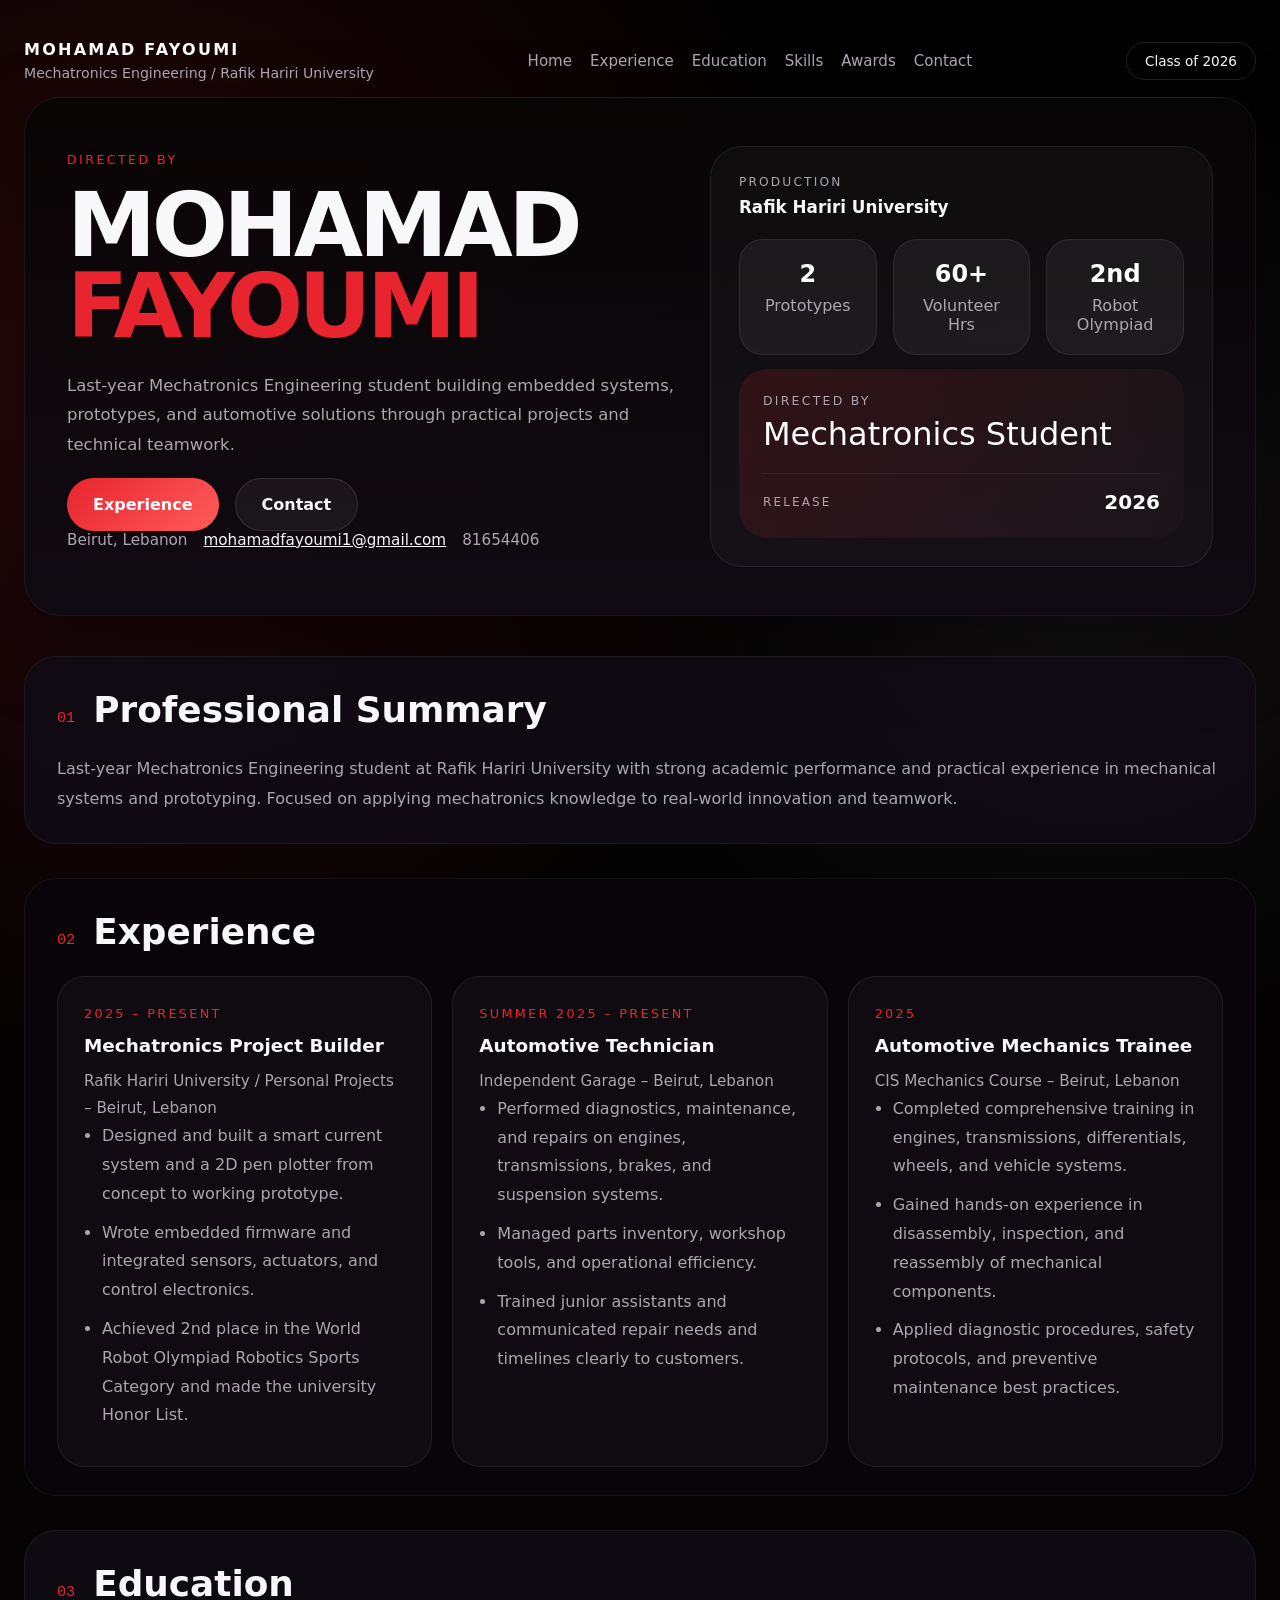
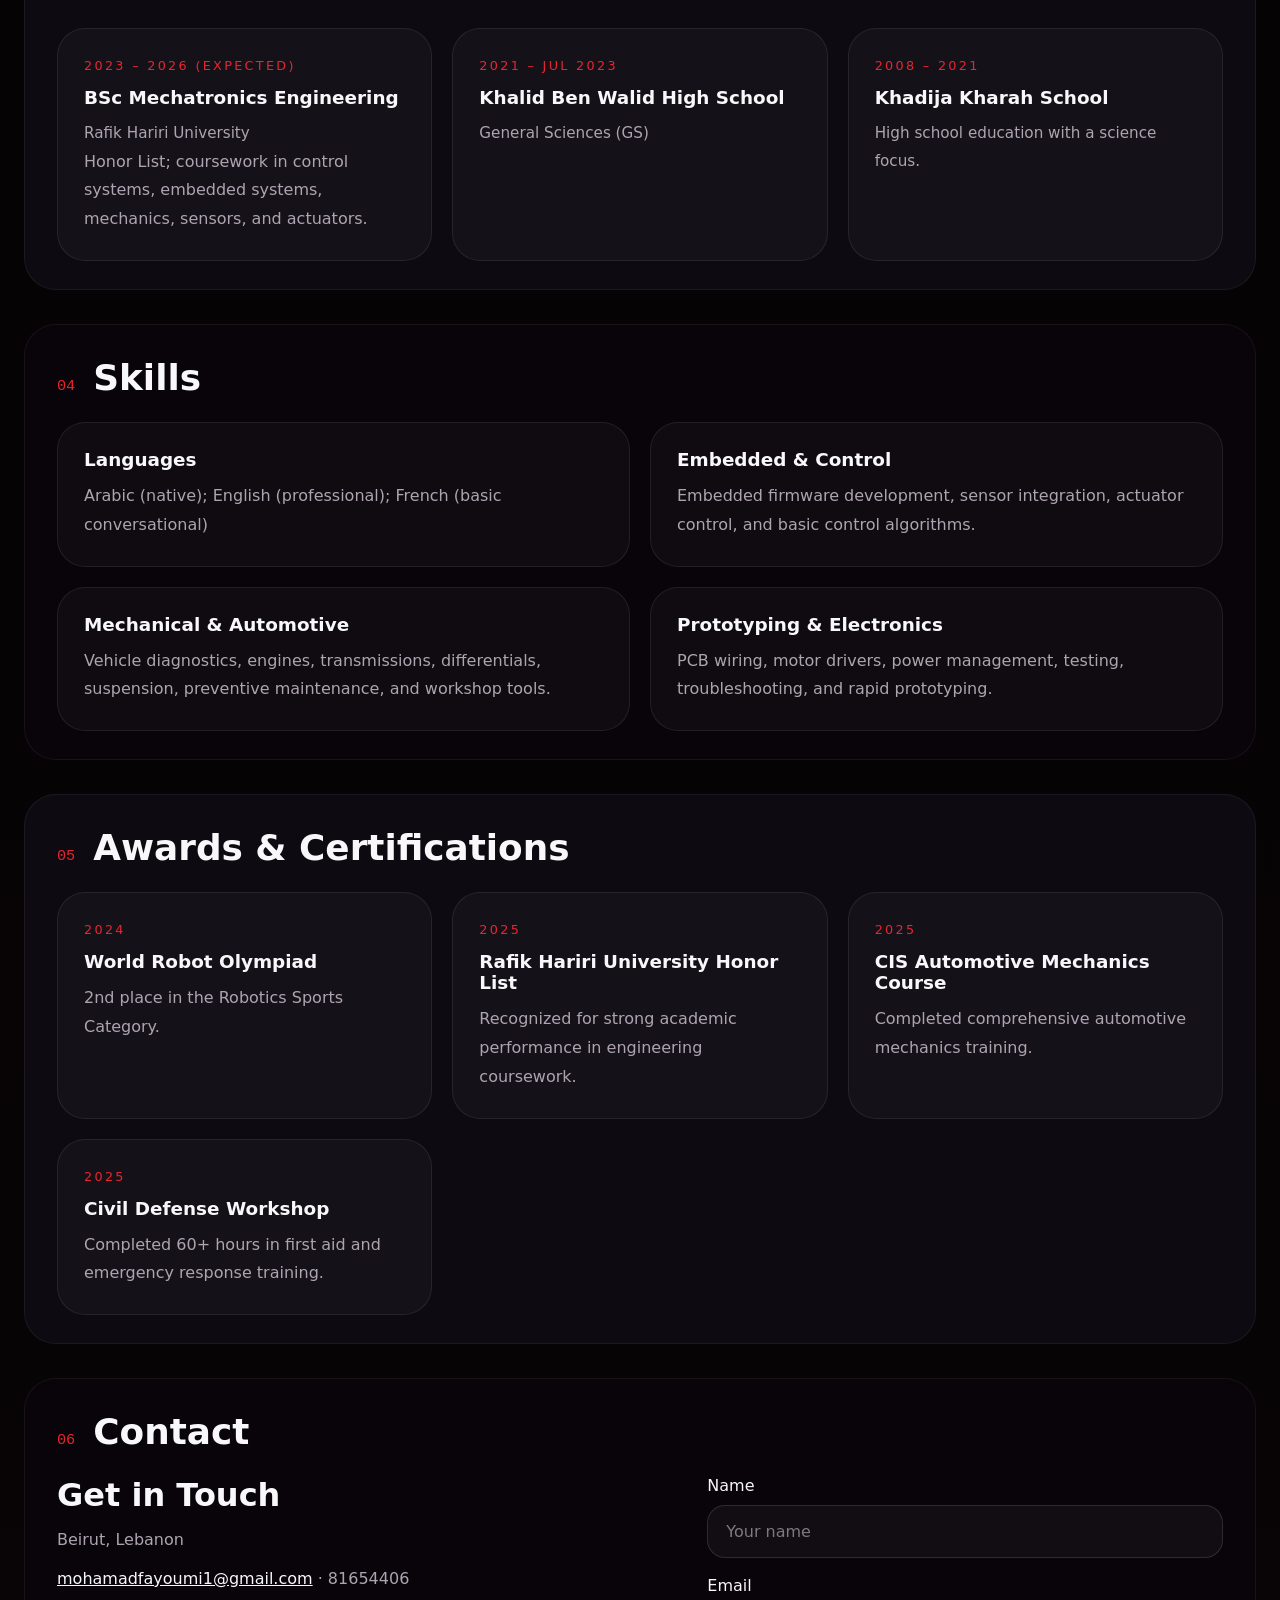
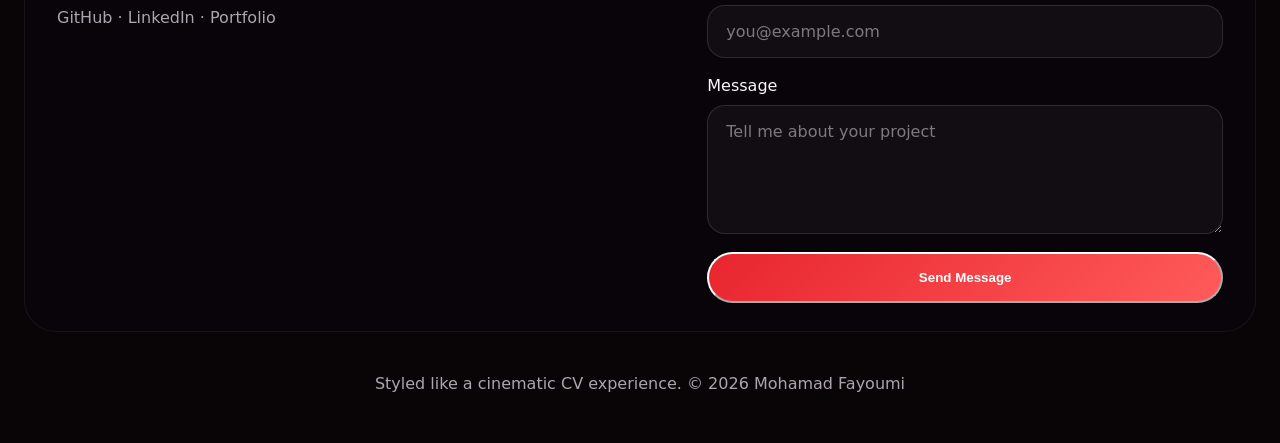
==== index.html @ 38296752 "Publish professional CV website Initial deployment of my portfolio and CV website" ====
﻿<!DOCTYPE html>
<html lang="en">
<head>
  <meta charset="UTF-8" />
  <meta name="viewport" content="width=device-width, initial-scale=1.0" />
  <title>Mohamad Fayoumi | Mechatronics Engineering CV</title>
  <meta name="description" content="Mohamad Fayoumi CV – last-year Mechatronics Engineering student at Rafik Hariri University. Explore experience in embedded systems, robotics, automotive mechanics, and prototype development." />
  <meta name="keywords" content="Mohamad Fayoumi, Mechatronics Engineering, Rafik Hariri University, Automotive Technician, Embedded Systems, Robotics, Prototype Development, CV, Resume" />
  <meta name="author" content="Mohamad Fayoumi" />
  <meta name="robots" content="index, follow" />
  <meta property="og:title" content="Mohamad Fayoumi | Mechatronics Engineering CV" />
  <meta property="og:description" content="Last-year Mechatronics Engineering student at Rafik Hariri University with experience in robotics, embedded systems, and automotive mechanics." />
  <meta property="og:type" content="website" />
  <meta property="og:locale" content="en_US" />
  <meta property="og:url" content="https://mohamadfayoumi1-cyber.github.io/learning/" />
  <link rel="canonical" href="https://mohamadfayoumi1-cyber.github.io/learning/" />
  <link rel="stylesheet" href="styles.css" />
  <script type="application/ld+json">
    {
      "@context": "https://schema.org",
      "@type": "Person",
      "name": "Mohamad Fayoumi",
      "jobTitle": "Mechatronics Engineering Student",
      "alumniOf": "Rafik Hariri University",
      "email": "mailto:mohamadfayoumi1@gmail.com",
      "address": {
        "@type": "PostalAddress",
        "addressLocality": "Beirut",
        "addressCountry": "Lebanon"
      }
    }
  </script>
</head>
<body>
  <div class="page-shell">
    <header class="topbar">
      <div class="brand">
        <div class="brand-title">Mohamad Fayoumi</div>
        <div class="brand-caption">Mechatronics Engineering / Rafik Hariri University</div>
      </div>
      <nav class="nav-links">
        <a href="#overview">Home</a>
        <a href="#experience">Experience</a>
        <a href="#education">Education</a>
        <a href="#skills">Skills</a>
        <a href="#awards">Awards</a>
        <a href="#contact">Contact</a>
      </nav>
      <div class="top-right">
        <span class="top-pill">Class of 2026</span>
      </div>
    </header>

    <section id="overview" class="hero-panel">
      <div class="hero-wrapper">
        <div class="hero-copy">
          <p class="eyebrow">Directed by</p>
          <h1>Mohamad <span class="accent">Fayoumi</span></h1>
          <p class="hero-subtitle">Last-year Mechatronics Engineering student building embedded systems, prototypes, and automotive solutions through practical projects and technical teamwork.</p>
          <div class="hero-buttons">
            <a href="#experience" class="button button-primary">Experience</a>
            <a href="#contact" class="button button-secondary">Contact</a>
          </div>
          <div class="hero-meta">
            <span>Beirut, Lebanon</span>
            <span><a href="mailto:mohamadfayoumi1@gmail.com">mohamadfayoumi1@gmail.com</a></span>
            <span>81654406</span>
          </div>
        </div>

        <div class="hero-card">
          <div class="hero-card-top">
            <div class="production-block">
              <span>Production</span>
              <strong>Rafik Hariri University</strong>
            </div>
            <div class="hero-stats">
              <div>
                <strong>2</strong>
                <span>Prototypes</span>
              </div>
              <div>
                <strong>60+</strong>
                <span>Volunteer Hrs</span>
              </div>
              <div>
                <strong>2nd</strong>
                <span>Robot Olympiad</span>
              </div>
            </div>
          </div>
          <div class="hero-card-backer">
            <div class="hero-card-title">Directed by</div>
            <div class="hero-card-large">Mechatronics Student</div>
            <div class="hero-card-meta">
              <span>Release</span>
              <strong>2026</strong>
            </div>
          </div>
        </div>
      </div>
    </section>

    <main>
      <section id="summary" class="section-panel">
        <div class="section-heading">
          <span class="section-index">01</span>
          <h2>Professional Summary</h2>
        </div>
        <div class="section-copy">
          <p>Last-year Mechatronics Engineering student at Rafik Hariri University with strong academic performance and practical experience in mechanical systems and prototyping. Focused on applying mechatronics knowledge to real-world innovation and teamwork.</p>
        </div>
      </section>

      <section id="experience" class="section-panel section-dark">
        <div class="section-heading">
          <span class="section-index">02</span>
          <h2>Experience</h2>
        </div>
        <div class="card-grid">
          <article class="info-card">
            <div class="info-tag">2025 – Present</div>
            <h3>Mechatronics Project Builder</h3>
            <p class="info-subtitle">Rafik Hariri University / Personal Projects – Beirut, Lebanon</p>
            <ul>
              <li>Designed and built a smart current system and a 2D pen plotter from concept to working prototype.</li>
              <li>Wrote embedded firmware and integrated sensors, actuators, and control electronics.</li>
              <li>Achieved 2nd place in the World Robot Olympiad Robotics Sports Category and made the university Honor List.</li>
            </ul>
          </article>
          <article class="info-card">
            <div class="info-tag">Summer 2025 – Present</div>
            <h3>Automotive Technician</h3>
            <p class="info-subtitle">Independent Garage – Beirut, Lebanon</p>
            <ul>
              <li>Performed diagnostics, maintenance, and repairs on engines, transmissions, brakes, and suspension systems.</li>
              <li>Managed parts inventory, workshop tools, and operational efficiency.</li>
              <li>Trained junior assistants and communicated repair needs and timelines clearly to customers.</li>
            </ul>
          </article>
          <article class="info-card">
            <div class="info-tag">2025</div>
            <h3>Automotive Mechanics Trainee</h3>
            <p class="info-subtitle">CIS Mechanics Course – Beirut, Lebanon</p>
            <ul>
              <li>Completed comprehensive training in engines, transmissions, differentials, wheels, and vehicle systems.</li>
              <li>Gained hands-on experience in disassembly, inspection, and reassembly of mechanical components.</li>
              <li>Applied diagnostic procedures, safety protocols, and preventive maintenance best practices.</li>
            </ul>
          </article>
        </div>
      </section>

      <section id="education" class="section-panel">
        <div class="section-heading">
          <span class="section-index">03</span>
          <h2>Education</h2>
        </div>
        <div class="card-grid">
          <article class="info-card">
            <div class="info-tag">2023 – 2026 (expected)</div>
            <h3>BSc Mechatronics Engineering</h3>
            <p class="info-subtitle">Rafik Hariri University</p>
            <p>Honor List; coursework in control systems, embedded systems, mechanics, sensors, and actuators.</p>
          </article>
          <article class="info-card">
            <div class="info-tag">2021 – Jul 2023</div>
            <h3>Khalid Ben Walid High School</h3>
            <p class="info-subtitle">General Sciences (GS)</p>
          </article>
          <article class="info-card">
            <div class="info-tag">2008 – 2021</div>
            <h3>Khadija Kharah School</h3>
            <p class="info-subtitle">High school education with a science focus.</p>
          </article>
        </div>
      </section>

      <section id="skills" class="section-panel section-dark">
        <div class="section-heading">
          <span class="section-index">04</span>
          <h2>Skills</h2>
        </div>
        <div class="skill-grid">
          <article class="skill-card">
            <h3>Languages</h3>
            <p>Arabic (native); English (professional); French (basic conversational)</p>
          </article>
          <article class="skill-card">
            <h3>Embedded & Control</h3>
            <p>Embedded firmware development, sensor integration, actuator control, and basic control algorithms.</p>
          </article>
          <article class="skill-card">
            <h3>Mechanical & Automotive</h3>
            <p>Vehicle diagnostics, engines, transmissions, differentials, suspension, preventive maintenance, and workshop tools.</p>
          </article>
          <article class="skill-card">
            <h3>Prototyping & Electronics</h3>
            <p>PCB wiring, motor drivers, power management, testing, troubleshooting, and rapid prototyping.</p>
          </article>
        </div>
      </section>

      <section id="awards" class="section-panel">
        <div class="section-heading">
          <span class="section-index">05</span>
          <h2>Awards & Certifications</h2>
        </div>
        <div class="card-grid">
          <article class="info-card">
            <div class="info-tag">2024</div>
            <h3>World Robot Olympiad</h3>
            <p>2nd place in the Robotics Sports Category.</p>
          </article>
          <article class="info-card">
            <div class="info-tag">2025</div>
            <h3>Rafik Hariri University Honor List</h3>
            <p>Recognized for strong academic performance in engineering coursework.</p>
          </article>
          <article class="info-card">
            <div class="info-tag">2025</div>
            <h3>CIS Automotive Mechanics Course</h3>
            <p>Completed comprehensive automotive mechanics training.</p>
          </article>
          <article class="info-card">
            <div class="info-tag">2025</div>
            <h3>Civil Defense Workshop</h3>
            <p>Completed 60+ hours in first aid and emergency response training.</p>
          </article>
        </div>
      </section>

      <section id="contact" class="section-panel section-dark">
        <div class="section-heading">
          <span class="section-index">06</span>
          <h2>Contact</h2>
        </div>
        <div class="contact-grid">
          <div class="contact-copy">
            <h3>Get in Touch</h3>
            <p>Beirut, Lebanon</p>
            <p><a href="mailto:mohamadfayoumi1@gmail.com">mohamadfayoumi1@gmail.com</a> · 81654406</p>
            <p>GitHub · LinkedIn · Portfolio</p>
          </div>
          <form class="contact-form" onsubmit="submitContact(event)">
            <label>
              Name
              <input type="text" name="name" placeholder="Your name" required />
            </label>
            <label>
              Email
              <input type="email" name="email" placeholder="you@example.com" required />
            </label>
            <label>
              Message
              <textarea name="message" rows="5" placeholder="Tell me about your project" required></textarea>
            </label>
            <button type="submit" class="button button-primary">Send Message</button>
          </form>
        </div>
      </section>
    </main>

    <footer class="footer">
      <p>Styled like a cinematic CV experience. © 2026 Mohamad Fayoumi</p>
    </footer>
  </div>
  <script src="script.js"></script>
</body>
</html>
---- styles.css ----
﻿:root {
  color-scheme: dark;
  --bg: #070505;
  --surface: #0e0b11;
  --surface-soft: rgba(17, 13, 22, 0.85);
  --panel: #141017;
  --text: #f8f7fa;
  --muted: #aea4b1;
  --accent: #e8252e;
  --accent-soft: rgba(232, 37, 46, 0.18);
  --border: rgba(255, 255, 255, 0.1);
  --shadow: 0 30px 80px rgba(0, 0, 0, 0.35);
  font-family: Inter, ui-sans-serif, system-ui, -apple-system, BlinkMacSystemFont, 'Segoe UI', sans-serif;
}

* {
  box-sizing: border-box;
}

html {
  scroll-behavior: smooth;
}

body {
  margin: 0;
  min-height: 100vh;
  background: radial-gradient(circle at 10% 10%, rgba(232, 37, 46, 0.16), transparent 20%),
    radial-gradient(circle at 85% 15%, rgba(255, 255, 255, 0.06), transparent 15%),
    linear-gradient(180deg, #020101 0%, #090507 100%);
  color: var(--text);
}

.page-shell {
  max-width: 1320px;
  margin: 0 auto;
  padding: 24px;
}

.topbar {
  display: flex;
  align-items: center;
  justify-content: space-between;
  gap: 20px;
  padding: 16px 0;
}

.brand {
  display: flex;
  flex-direction: column;
  gap: 6px;
}

.brand-title {
  color: #ffffff;
  font-weight: 800;
  letter-spacing: 0.14em;
  text-transform: uppercase;
}

.brand-caption {
  color: var(--muted);
  font-size: 0.88rem;
}

.nav-links {
  display: flex;
  flex-wrap: wrap;
  gap: 18px;
}

.nav-links a {
  color: var(--muted);
  text-decoration: none;
  font-size: 0.94rem;
  transition: color 0.2s ease;
}

.nav-links a:hover {
  color: var(--text);
}

.top-pill {
  border: 1px solid rgba(255, 255, 255, 0.12);
  padding: 10px 18px;
  border-radius: 999px;
  color: var(--text);
  font-size: 0.85rem;
}

.hero-panel {
  background: linear-gradient(180deg, rgba(7, 5, 5, 0.85), rgba(16, 11, 18, 0.98));
  border: 1px solid rgba(255, 255, 255, 0.06);
  border-radius: 36px;
  box-shadow: var(--shadow);
  overflow: hidden;
  padding: 42px;
  margin-bottom: 40px;
}

.hero-wrapper {
  display: grid;
  grid-template-columns: 1.1fr 0.9fr;
  gap: 28px;
  align-items: center;
}

.hero-copy {
  max-width: 660px;
}

.eyebrow,
.hero-eyebrow {
  color: var(--accent);
  text-transform: uppercase;
  letter-spacing: 0.2em;
  font-size: 0.78rem;
  margin-bottom: 18px;
}

.hero-copy h1 {
  margin: 0;
  font-size: clamp(4rem, 7vw, 7.5rem);
  line-height: 0.9;
  letter-spacing: -0.05em;
  text-transform: uppercase;
}

.accent {
  color: var(--accent);
}

.hero-subtitle {
  margin: 24px 0 18px;
  max-width: 640px;
  line-height: 1.8;
  font-size: 1.03rem;
  color: var(--muted);
}

.hero-meta {
  display: flex;
  flex-wrap: wrap;
  gap: 16px;
  color: var(--muted);
  font-size: 0.95rem;
  margin-bottom: 24px;
}

.hero-meta a {
  color: var(--text);
  text-decoration: underline;
}

.hero-buttons {
  display: flex;
  gap: 16px;
  flex-wrap: wrap;
}

.button {
  display: inline-flex;
  align-items: center;
  justify-content: center;
  padding: 16px 26px;
  border-radius: 999px;
  font-weight: 700;
  text-decoration: none;
  transition: transform 0.2s ease, opacity 0.2s ease;
}

.button:hover {
  transform: translateY(-1px);
  opacity: 0.95;
}

.button-primary {
  background: linear-gradient(135deg, var(--accent), #ff5b5b);
  color: #fff;
}

.button-secondary {
  background: rgba(255, 255, 255, 0.05);
  border: 1px solid rgba(255, 255, 255, 0.1);
  color: var(--text);
}

.hero-card {
  background: rgba(255, 255, 255, 0.03);
  border: 1px solid rgba(255, 255, 255, 0.08);
  border-radius: 32px;
  padding: 28px;
  min-height: 340px;
  display: flex;
  flex-direction: column;
  justify-content: space-between;
}

.hero-card-top {
  display: grid;
  gap: 22px;
}

.production-block {
  display: grid;
  gap: 8px;
}

.production-block span {
  color: var(--muted);
  text-transform: uppercase;
  letter-spacing: 0.18em;
  font-size: 0.76rem;
}

.production-block strong {
  color: var(--text);
  font-size: 1.05rem;
}

.hero-stats {
  display: grid;
  grid-template-columns: repeat(3, minmax(0, 1fr));
  gap: 16px;
}

.hero-stats div {
  background: rgba(255, 255, 255, 0.05);
  border: 1px solid rgba(255, 255, 255, 0.08);
  border-radius: 24px;
  padding: 20px;
  text-align: center;
}

.hero-stats strong {
  display: block;
  font-size: 1.5rem;
  margin-bottom: 8px;
  color: #fff;
}

.hero-stats span {
  color: var(--muted);
  display: block;
}

.hero-card-backer {
  background: linear-gradient(135deg, rgba(232, 37, 46, 0.14), rgba(255, 255, 255, 0.02));
  border-radius: 28px;
  padding: 24px;
  margin-top: 14px;
}

.hero-card-title {
  color: var(--muted);
  letter-spacing: 0.18em;
  text-transform: uppercase;
  font-size: 0.78rem;
  margin-bottom: 8px;
}

.hero-card-large {
  color: #fff;
  font-size: 2rem;
  line-height: 1.15;
  margin-bottom: 20px;
}

.hero-card-meta {
  display: flex;
  justify-content: space-between;
  align-items: center;
  border-top: 1px solid rgba(255, 255, 255, 0.06);
  padding-top: 16px;
}

.hero-card-meta span {
  color: var(--muted);
  text-transform: uppercase;
  font-size: 0.75rem;
  letter-spacing: 0.18em;
}

.hero-card-meta strong {
  color: #fff;
  font-size: 1.25rem;
}

main {
  display: grid;
  gap: 34px;
}

.section-panel {
  background: rgba(16, 12, 20, 0.9);
  border: 1px solid rgba(255, 255, 255, 0.06);
  border-radius: 32px;
  padding: 32px 32px 28px;
}

.section-dark {
  background: rgba(9, 5, 10, 0.95);
}

.section-heading {
  display: flex;
  align-items: baseline;
  gap: 18px;
  margin-bottom: 24px;
}

.section-index {
  color: var(--accent);
  font-family: 'Courier New', Courier, monospace;
  font-size: 0.95rem;
}

.section-heading h2 {
  margin: 0;
  font-size: clamp(2rem, 2.8vw, 2.5rem);
}

.section-copy p {
  margin: 0;
  color: var(--muted);
  line-height: 1.9;
}

.card-grid,
.skill-grid,
.contact-grid {
  display: grid;
  gap: 20px;
}

.card-grid {
  grid-template-columns: repeat(3, minmax(0, 1fr));
}

.info-card,
.skill-card {
  background: rgba(255, 255, 255, 0.03);
  border: 1px solid rgba(255, 255, 255, 0.08);
  border-radius: 28px;
  padding: 26px;
}

.info-tag {
  display: inline-flex;
  color: var(--accent);
  text-transform: uppercase;
  letter-spacing: 0.18em;
  font-size: 0.8rem;
  margin-bottom: 14px;
}

.info-card h3,
.skill-card h3 {
  margin: 0 0 12px;
  font-size: 1.15rem;
}

.info-subtitle {
  margin: 0 0 16px;
  color: var(--muted);
  font-size: 0.95rem;
}

.info-card p,
.skill-card p {
  margin: 0;
  color: var(--muted);
  line-height: 1.8;
}

.info-card ul {
  margin: 0;
  padding-left: 18px;
  color: var(--muted);
  line-height: 1.8;
}

.info-card li {
  margin-bottom: 10px;
}

.skill-grid {
  grid-template-columns: repeat(2, minmax(0, 1fr));
}

.contact-grid {
  grid-template-columns: 1.1fr 0.9fr;
}

.contact-copy h3 {
  margin: 0 0 12px;
  font-size: clamp(2rem, 2.3vw, 2.4rem);
}

.contact-copy p {
  margin: 10px 0 0;
  color: var(--muted);
  line-height: 1.8;
}

.contact-copy a {
  color: var(--text);
  text-decoration: underline;
}

.contact-form {
  display: grid;
  gap: 18px;
}

.contact-form label {
  display: grid;
  gap: 10px;
  color: var(--text);
}

.contact-form input,
.contact-form textarea {
  width: 100%;
  border: 1px solid rgba(255, 255, 255, 0.12);
  background: rgba(255, 255, 255, 0.04);
  color: var(--text);
  border-radius: 18px;
  padding: 16px 18px;
  font: inherit;
}

.contact-form input::placeholder,
.contact-form textarea::placeholder {
  color: rgba(255, 255, 255, 0.45);
}

.footer {
  text-align: center;
  padding: 26px 0 10px;
  color: var(--muted);
}

@media (max-width: 1024px) {
  .hero-wrapper,
  .card-grid,
  .skill-grid,
  .contact-grid {
    grid-template-columns: 1fr;
  }

  .hero-card {
    min-height: auto;
  }
}

@media (max-width: 720px) {
  .page-shell {
    padding: 18px;
  }

  .hero-copy h1 {
    font-size: 4.2rem;
  }

  .hero-buttons {
    flex-direction: column;
  }

  .nav-links {
    gap: 12px;
  }
}
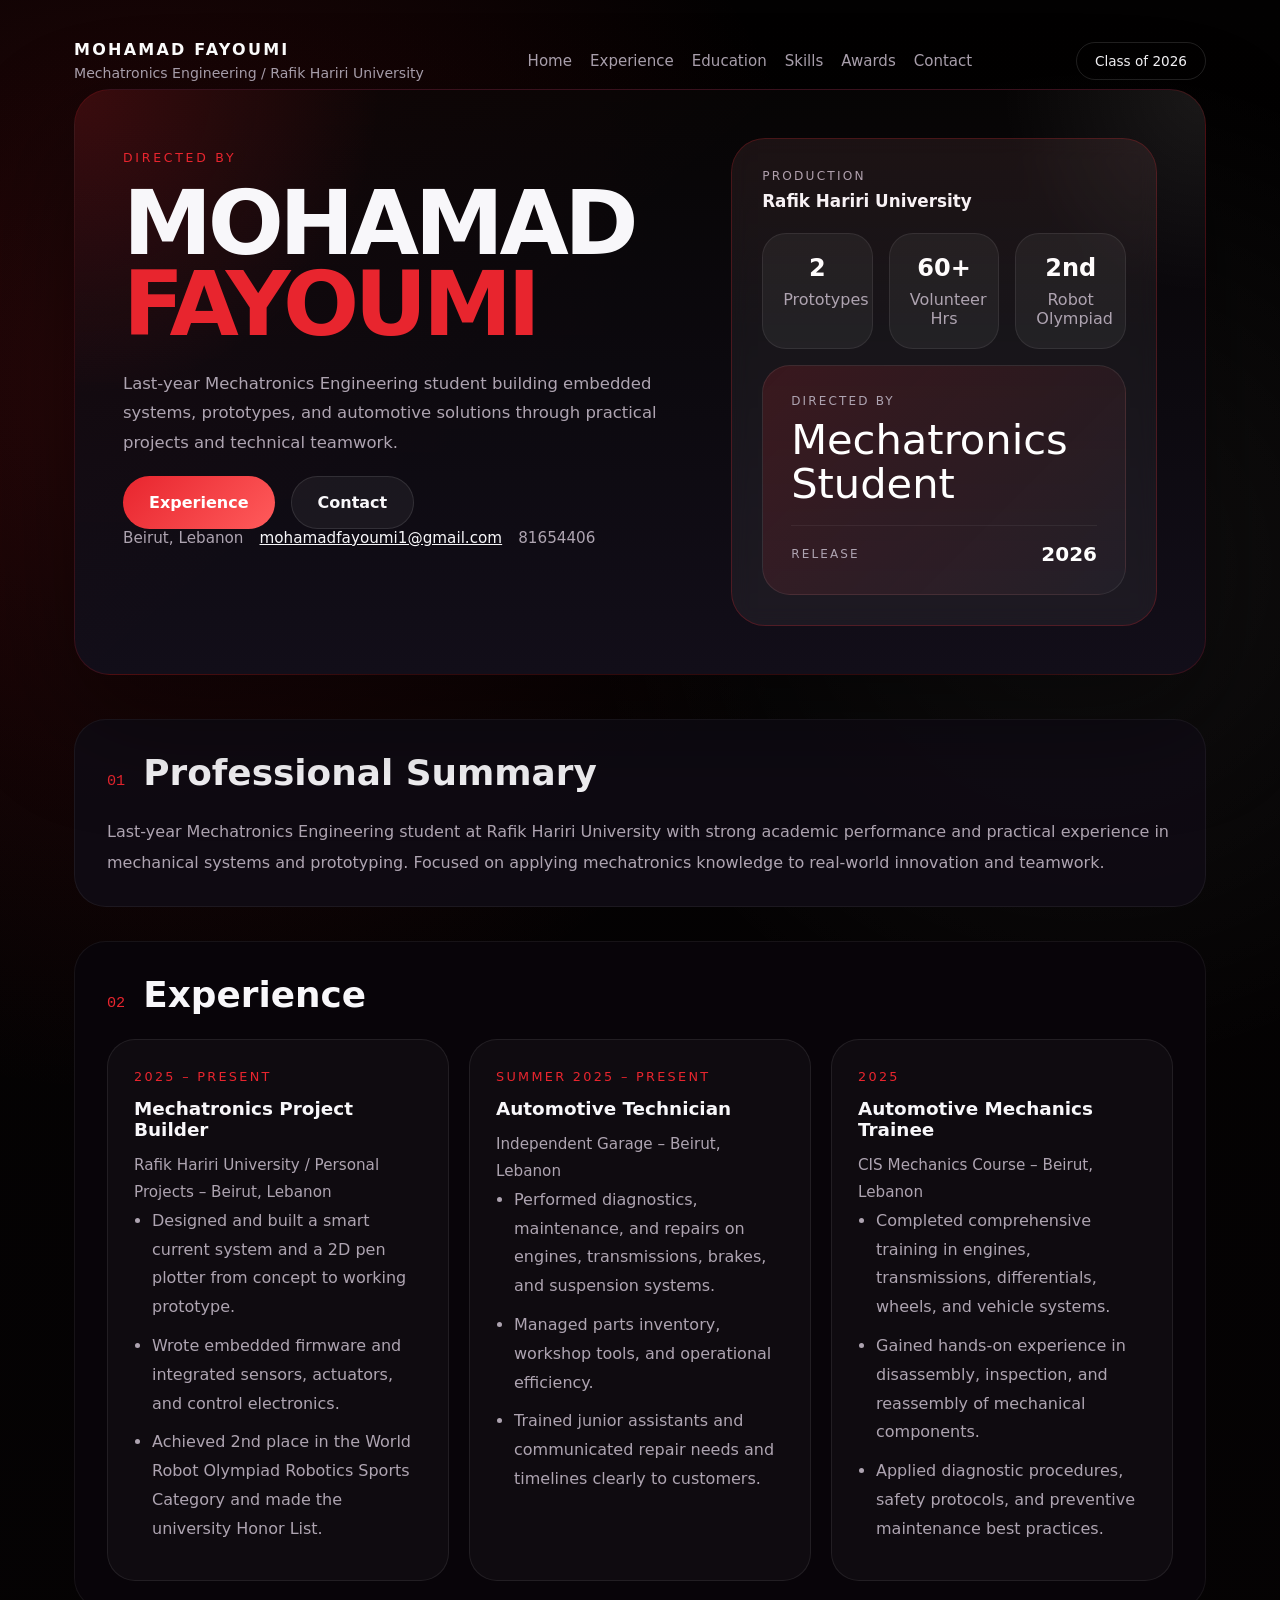
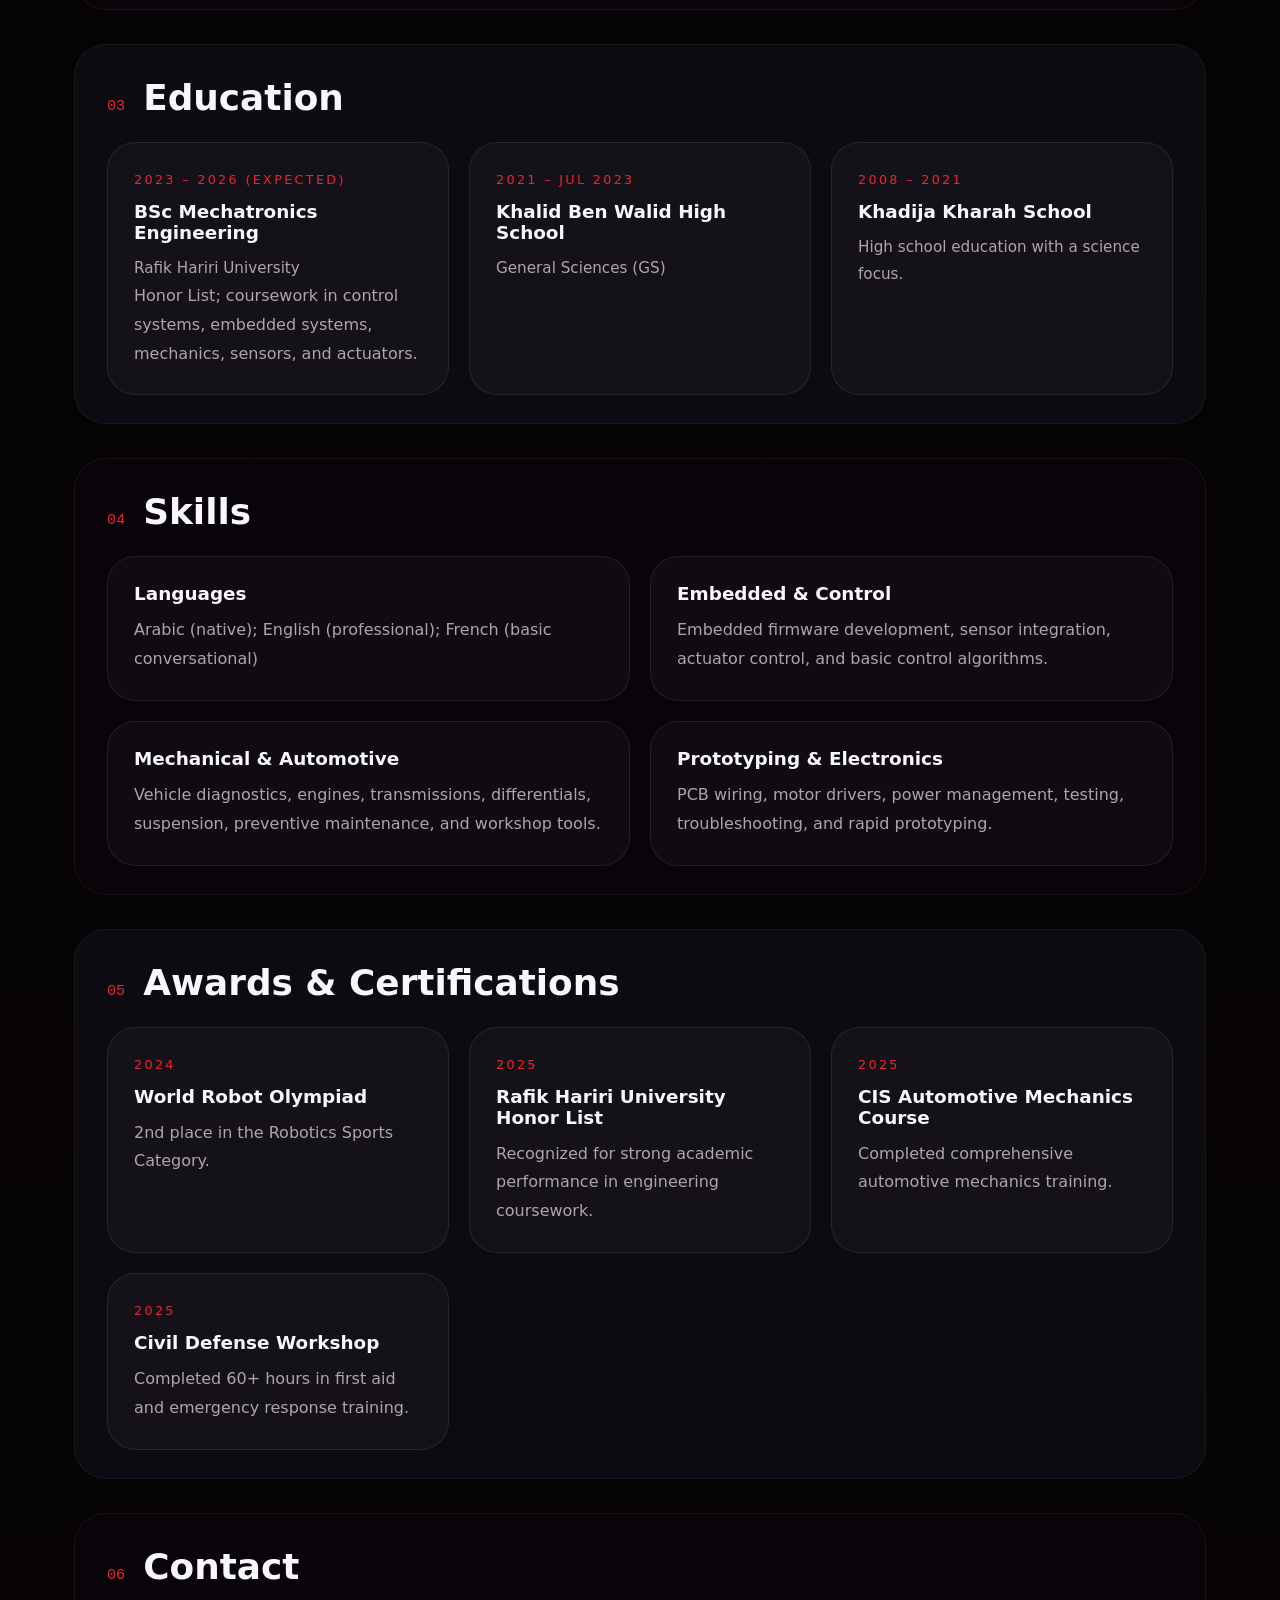
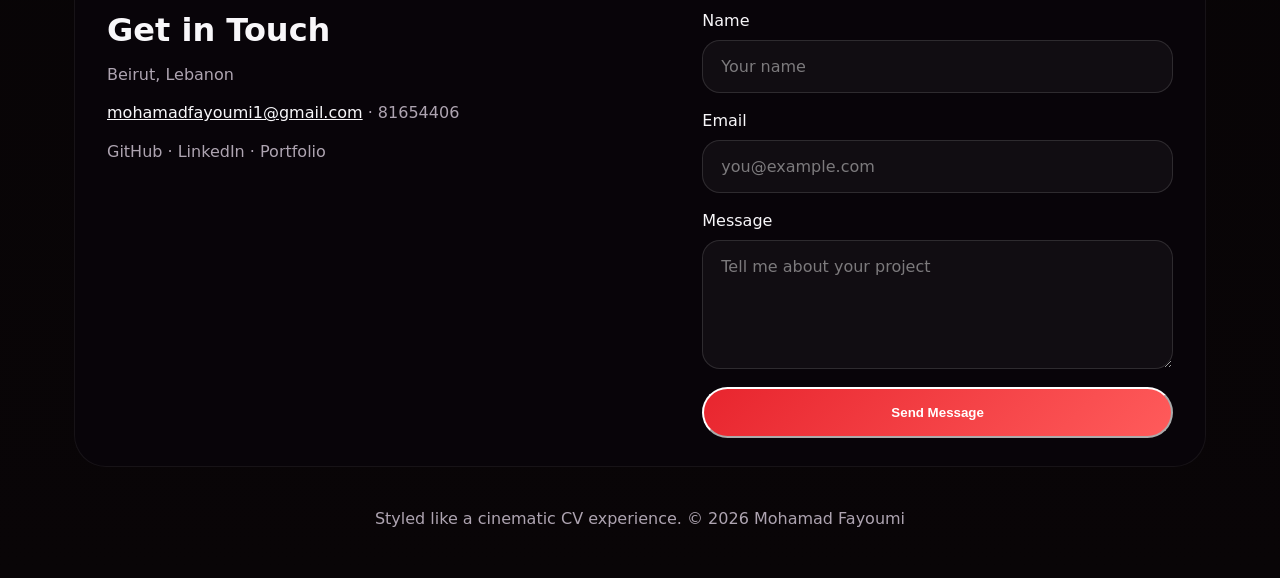
==== commit 6747eb7a: "Update index.html" ====
--- a/index.html
+++ b/index.html
@@ -14,7 +14,8 @@
   <meta property="og:locale" content="en_US" />
   <meta property="og:url" content="https://mohamadfayoumi1-cyber.github.io/learning/" />
   <link rel="canonical" href="https://mohamadfayoumi1-cyber.github.io/learning/" />
-  <link rel="stylesheet" href="styles.css" />
+  <link rel="preload" href="./styles.css" as="style" />
+  <link rel="stylesheet" href="./styles.css" />
   <script type="application/ld+json">
     {
       "@context": "https://schema.org",
@@ -265,6 +266,6 @@
       <p>Styled like a cinematic CV experience. © 2026 Mohamad Fayoumi</p>
     </footer>
   </div>
-  <script src="script.js"></script>
+  <script src="./script.js"></script>
 </body>
 </html>
--- a/styles.css
+++ b/styles.css
@@ -31,7 +31,7 @@
 }
 
 .page-shell {
-  max-width: 1320px;
+  max-width: 1180px;
   margin: 0 auto;
   padding: 24px;
 }
@@ -41,7 +41,8 @@
   align-items: center;
   justify-content: space-between;
   gap: 20px;
-  padding: 16px 0;
+  padding: 16px 0 8px;
+  flex-wrap: wrap;
 }
 
 .brand {
@@ -88,31 +89,47 @@
 }
 
 .hero-panel {
-  background: linear-gradient(180deg, rgba(7, 5, 5, 0.85), rgba(16, 11, 18, 0.98));
-  border: 1px solid rgba(255, 255, 255, 0.06);
+  position: relative;
+  background: radial-gradient(circle at top left, rgba(232, 37, 46, 0.18), transparent 24%),
+    radial-gradient(circle at top right, rgba(255, 255, 255, 0.08), transparent 16%),
+    linear-gradient(180deg, rgba(7, 5, 5, 0.9), rgba(18, 14, 25, 1));
+  border: 1px solid rgba(232, 37, 46, 0.18);
   border-radius: 36px;
-  box-shadow: var(--shadow);
+  box-shadow: 0 45px 110px rgba(0, 0, 0, 0.4);
   overflow: hidden;
-  padding: 42px;
-  margin-bottom: 40px;
+  padding: 48px;
+  margin-bottom: 44px;
+}
+
+.hero-panel::before {
+  content: '';
+  position: absolute;
+  inset: 0;
+  background: linear-gradient(140deg, rgba(232, 37, 46, 0.05) 0%, transparent 40%);
+  pointer-events: none;
+  z-index: 0;
 }
 
 .hero-wrapper {
+  position: relative;
+  z-index: 1;
   display: grid;
-  grid-template-columns: 1.1fr 0.9fr;
-  gap: 28px;
-  align-items: center;
+  grid-template-columns: 1.15fr 0.85fr;
+  gap: 32px;
+  align-items: start;
 }
 
 .hero-copy {
-  max-width: 660px;
+  max-width: 640px;
+  position: relative;
+  z-index: 1;
 }
 
 .eyebrow,
 .hero-eyebrow {
   color: var(--accent);
   text-transform: uppercase;
-  letter-spacing: 0.2em;
+  letter-spacing: 0.22em;
   font-size: 0.78rem;
   margin-bottom: 18px;
 }
@@ -185,14 +202,26 @@
 }
 
 .hero-card {
-  background: rgba(255, 255, 255, 0.03);
-  border: 1px solid rgba(255, 255, 255, 0.08);
-  border-radius: 32px;
-  padding: 28px;
-  min-height: 340px;
+  position: relative;
+  z-index: 1;
+  background: rgba(255, 255, 255, 0.05);
+  border: 1px solid rgba(232, 37, 46, 0.25);
+  border-radius: 34px;
+  padding: 30px;
+  min-height: 360px;
   display: flex;
   flex-direction: column;
   justify-content: space-between;
+  overflow: hidden;
+  backdrop-filter: blur(10px);
+}
+
+.hero-card::before {
+  content: '';
+  position: absolute;
+  inset: 0;
+  background: linear-gradient(180deg, rgba(232, 37, 46, 0.04), transparent 40%);
+  pointer-events: none;
 }
 
 .hero-card-top {
@@ -244,24 +273,25 @@
 }
 
 .hero-card-backer {
-  background: linear-gradient(135deg, rgba(232, 37, 46, 0.14), rgba(255, 255, 255, 0.02));
+  background: linear-gradient(135deg, rgba(232, 37, 46, 0.16), rgba(255, 255, 255, 0.03));
   border-radius: 28px;
-  padding: 24px;
-  margin-top: 14px;
+  padding: 28px;
+  margin-top: 16px;
+  border: 1px solid rgba(255, 255, 255, 0.08);
 }
 
 .hero-card-title {
   color: var(--muted);
   letter-spacing: 0.18em;
   text-transform: uppercase;
-  font-size: 0.78rem;
-  margin-bottom: 8px;
+  font-size: 0.75rem;
+  margin-bottom: 10px;
 }
 
 .hero-card-large {
   color: #fff;
-  font-size: 2rem;
-  line-height: 1.15;
+  font-size: clamp(1.8rem, 3.4vw, 2.6rem);
+  line-height: 1.05;
   margin-bottom: 20px;
 }
 
@@ -450,23 +480,299 @@
 
   .hero-card {
     min-height: auto;
-  }
-}
-
-@media (max-width: 720px) {
-  .page-shell {
-    padding: 18px;
+    width: 100%;
+  }
+
+  .hero-panel {
+    padding: 36px 28px;
+    gap: 16px;
+    align-items: flex-start;
+  }
+
+  .nav-links {
+    gap: 12px;
+    font-size: 0.9rem;
+  }
+
+  .hero-panel {
+    padding: 32px 20px;
   }
 
   .hero-copy h1 {
-    font-size: 4.2rem;
+    font-size: clamp(3rem, 6vw, 5.5rem);
+  }
+
+  .hero-subtitle {
+    font-size: 0.95rem;
   }
 
   .hero-buttons {
     flex-direction: column;
+    width: 100%;
+  }
+
+  .button {
+    width: 100%;
+  }
+
+  .hero-meta {
+    font-size: 0.9rem;
+  }
+
+  .section-heading h2 {
+    font-size: clamp(1.8rem, 5vw, 2.2rem);
+  }
+
+  .card-grid {
+    grid-template-columns: 1fr;
+  }
+
+  .skill-grid {
+    grid-template-columns: 1fr;
+  }
+}
+
+@media (max-width: 480px) {
+  .page-shell {
+    padding: 12px;
+  }
+
+  .topbar {
+    flex-direction: column;
+    gap: 12px;
+  }
+
+  .brand-title {
+    font-size: 1.2rem;
+  }
+
+  .brand-caption {
+    font-size: 0.8rem;
   }
 
   .nav-links {
+    gap: 8px;
+    font-size: 0.85rem;
+  }
+
+  .nav-links a {
+    padding: 8px 12px;
+    display: inline-block;
+  }
+
+  .top-pill {
+    font-size: 0.75rem;
+    padding: 8px 14px;
+  }
+
+  .hero-panel {
+    border-radius: 24px;
+    padding: 20px 14px;
+    margin-bottom: 24px;
+  }
+
+  .hero-wrapper {
+    gap: 16px;
+  }
+
+  .hero-copy h1 {
+    font-size: clamp(2.2rem, 5.5vw, 3.5rem);
+    line-height: 0.95;
+  }
+
+  .eyebrow {
+    font-size: 0.7rem;
+    margin-bottom: 12px;
+  }
+
+  .hero-subtitle {
+    font-size: 0.9rem;
+    margin: 16px 0 12px;
+  }
+
+  .hero-buttons {
+    flex-direction: column;
+    width: 100%;
+    gap: 10px;
+  }
+
+  .button {
+    width: 100%;
+    padding: 14px 20px;
+    font-size: 0.95rem;
+  }
+
+  .hero-meta {
+    flex-direction: column;
+    gap: 8px;
+    font-size: 0.85rem;
+    margin-bottom: 16px;
+  }
+
+  .hero-card {
+    border-radius: 24px;
+    padding: 18px;
+    min-height: 280px;
+  }
+
+  .production-block span {
+    font-size: 0.7rem;
+  }
+
+  .production-block strong {
+    font-size: 0.95rem;
+  }
+
+  .hero-stats {
     gap: 12px;
   }
-}
+
+  .hero-stats div {
+    padding: 14px;
+    border-radius: 16px;
+  }
+
+  .hero-stats strong {
+    font-size: 1.2rem;
+  }
+
+  .hero-stats span {
+    font-size: 0.75rem;
+  }
+
+  .hero-card-backer {
+    padding: 14px;
+  }
+
+  .hero-card-title {
+    font-size: 0.7rem;
+    margin-bottom: 4px;
+  }
+
+  .hero-card-large {
+    font-size: 1.5rem;
+    margin-bottom: 12px;
+  }
+
+  .section-panel {
+    border-radius: 24px;
+    padding: 20px 14px;
+    margin-bottom: 20px;
+  }
+
+  .section-heading {
+    gap: 12px;
+    margin-bottom: 16px;
+  }
+
+  .section-index {
+    font-size: 0.85rem;
+  }
+
+  .section-heading h2 {
+    font-size: clamp(1.4rem, 4.5vw, 1.8rem);
+  }
+
+  .info-card,
+  .skill-card {
+    border-radius: 20px;
+    padding: 16px;
+  }
+
+  .info-tag {
+    font-size: 0.7rem;
+    margin-bottom: 10px;
+  }
+
+  .info-card h3,
+  .skill-card h3 {
+    font-size: 1rem;
+    margin-bottom: 8px;
+  }
+
+  .info-subtitle {
+    font-size: 0.85rem;
+    margin-bottom: 12px;
+  }
+
+  .info-card p,
+  .skill-card p {
+    font-size: 0.9rem;
+  }
+
+  .info-card ul {
+    padding-left: 16px;
+    font-size: 0.9rem;
+  }
+
+  .info-card li {
+    margin-bottom: 8px;
+  }
+
+  .contact-grid {
+    grid-template-columns: 1fr;
+  }
+
+  .contact-copy h3 {
+    font-size: clamp(1.3rem, 4vw, 1.8rem);
+    margin-bottom: 10px;
+  }
+
+  .contact-copy p {
+    margin: 8px 0 0;
+    font-size: 0.9rem;
+  }
+
+  .contact-form {
+    gap: 14px;
+  }
+
+  .contact-form label {
+    gap: 8px;
+    font-size: 0.9rem;
+  }
+
+  .contact-form input,
+  .contact-form textarea {
+    padding: 12px 14px;
+    border-radius: 14px;
+    font-size: 0.95rem;
+  }
+
+  .footer {
+    padding: 16px 0 8px;
+    font-size: 0.85rem;
+  }
+}
+
+@media (max-width: 360px) {
+  .page-shell {
+    padding: 10px;
+  }
+
+  .hero-copy h1 {
+    font-size: 1.8rem;
+  }
+
+  .hero-subtitle {
+    font-size: 0.85rem;
+  }
+
+  .button {
+    font-size: 0.9rem;
+    padding: 12px 16px;
+  }
+
+  .hero-stats div {
+    padding: 10px;
+  }
+
+  .hero-stats strong {
+    font-size: 1rem;
+  }
+
+  .info-card,
+  .skill-card {
+    padding: 12px;
+  }
+}
--- a/styles.css
+++ b/styles.css
@@ -31,7 +31,7 @@
 }
 
 .page-shell {
-  max-width: 1320px;
+  max-width: 1180px;
   margin: 0 auto;
   padding: 24px;
 }
@@ -41,7 +41,8 @@
   align-items: center;
   justify-content: space-between;
   gap: 20px;
-  padding: 16px 0;
+  padding: 16px 0 8px;
+  flex-wrap: wrap;
 }
 
 .brand {
@@ -88,31 +89,47 @@
 }
 
 .hero-panel {
-  background: linear-gradient(180deg, rgba(7, 5, 5, 0.85), rgba(16, 11, 18, 0.98));
-  border: 1px solid rgba(255, 255, 255, 0.06);
+  position: relative;
+  background: radial-gradient(circle at top left, rgba(232, 37, 46, 0.18), transparent 24%),
+    radial-gradient(circle at top right, rgba(255, 255, 255, 0.08), transparent 16%),
+    linear-gradient(180deg, rgba(7, 5, 5, 0.9), rgba(18, 14, 25, 1));
+  border: 1px solid rgba(232, 37, 46, 0.18);
   border-radius: 36px;
-  box-shadow: var(--shadow);
+  box-shadow: 0 45px 110px rgba(0, 0, 0, 0.4);
   overflow: hidden;
-  padding: 42px;
-  margin-bottom: 40px;
+  padding: 48px;
+  margin-bottom: 44px;
+}
+
+.hero-panel::before {
+  content: '';
+  position: absolute;
+  inset: 0;
+  background: linear-gradient(140deg, rgba(232, 37, 46, 0.05) 0%, transparent 40%);
+  pointer-events: none;
+  z-index: 0;
 }
 
 .hero-wrapper {
+  position: relative;
+  z-index: 1;
   display: grid;
-  grid-template-columns: 1.1fr 0.9fr;
-  gap: 28px;
-  align-items: center;
+  grid-template-columns: 1.15fr 0.85fr;
+  gap: 32px;
+  align-items: start;
 }
 
 .hero-copy {
-  max-width: 660px;
+  max-width: 640px;
+  position: relative;
+  z-index: 1;
 }
 
 .eyebrow,
 .hero-eyebrow {
   color: var(--accent);
   text-transform: uppercase;
-  letter-spacing: 0.2em;
+  letter-spacing: 0.22em;
   font-size: 0.78rem;
   margin-bottom: 18px;
 }
@@ -185,14 +202,26 @@
 }
 
 .hero-card {
-  background: rgba(255, 255, 255, 0.03);
-  border: 1px solid rgba(255, 255, 255, 0.08);
-  border-radius: 32px;
-  padding: 28px;
-  min-height: 340px;
+  position: relative;
+  z-index: 1;
+  background: rgba(255, 255, 255, 0.05);
+  border: 1px solid rgba(232, 37, 46, 0.25);
+  border-radius: 34px;
+  padding: 30px;
+  min-height: 360px;
   display: flex;
   flex-direction: column;
   justify-content: space-between;
+  overflow: hidden;
+  backdrop-filter: blur(10px);
+}
+
+.hero-card::before {
+  content: '';
+  position: absolute;
+  inset: 0;
+  background: linear-gradient(180deg, rgba(232, 37, 46, 0.04), transparent 40%);
+  pointer-events: none;
 }
 
 .hero-card-top {
@@ -244,24 +273,25 @@
 }
 
 .hero-card-backer {
-  background: linear-gradient(135deg, rgba(232, 37, 46, 0.14), rgba(255, 255, 255, 0.02));
+  background: linear-gradient(135deg, rgba(232, 37, 46, 0.16), rgba(255, 255, 255, 0.03));
   border-radius: 28px;
-  padding: 24px;
-  margin-top: 14px;
+  padding: 28px;
+  margin-top: 16px;
+  border: 1px solid rgba(255, 255, 255, 0.08);
 }
 
 .hero-card-title {
   color: var(--muted);
   letter-spacing: 0.18em;
   text-transform: uppercase;
-  font-size: 0.78rem;
-  margin-bottom: 8px;
+  font-size: 0.75rem;
+  margin-bottom: 10px;
 }
 
 .hero-card-large {
   color: #fff;
-  font-size: 2rem;
-  line-height: 1.15;
+  font-size: clamp(1.8rem, 3.4vw, 2.6rem);
+  line-height: 1.05;
   margin-bottom: 20px;
 }
 
@@ -450,23 +480,299 @@
 
   .hero-card {
     min-height: auto;
-  }
-}
-
-@media (max-width: 720px) {
-  .page-shell {
-    padding: 18px;
+    width: 100%;
+  }
+
+  .hero-panel {
+    padding: 36px 28px;
+    gap: 16px;
+    align-items: flex-start;
+  }
+
+  .nav-links {
+    gap: 12px;
+    font-size: 0.9rem;
+  }
+
+  .hero-panel {
+    padding: 32px 20px;
   }
 
   .hero-copy h1 {
-    font-size: 4.2rem;
+    font-size: clamp(3rem, 6vw, 5.5rem);
+  }
+
+  .hero-subtitle {
+    font-size: 0.95rem;
   }
 
   .hero-buttons {
     flex-direction: column;
+    width: 100%;
+  }
+
+  .button {
+    width: 100%;
+  }
+
+  .hero-meta {
+    font-size: 0.9rem;
+  }
+
+  .section-heading h2 {
+    font-size: clamp(1.8rem, 5vw, 2.2rem);
+  }
+
+  .card-grid {
+    grid-template-columns: 1fr;
+  }
+
+  .skill-grid {
+    grid-template-columns: 1fr;
+  }
+}
+
+@media (max-width: 480px) {
+  .page-shell {
+    padding: 12px;
+  }
+
+  .topbar {
+    flex-direction: column;
+    gap: 12px;
+  }
+
+  .brand-title {
+    font-size: 1.2rem;
+  }
+
+  .brand-caption {
+    font-size: 0.8rem;
   }
 
   .nav-links {
+    gap: 8px;
+    font-size: 0.85rem;
+  }
+
+  .nav-links a {
+    padding: 8px 12px;
+    display: inline-block;
+  }
+
+  .top-pill {
+    font-size: 0.75rem;
+    padding: 8px 14px;
+  }
+
+  .hero-panel {
+    border-radius: 24px;
+    padding: 20px 14px;
+    margin-bottom: 24px;
+  }
+
+  .hero-wrapper {
+    gap: 16px;
+  }
+
+  .hero-copy h1 {
+    font-size: clamp(2.2rem, 5.5vw, 3.5rem);
+    line-height: 0.95;
+  }
+
+  .eyebrow {
+    font-size: 0.7rem;
+    margin-bottom: 12px;
+  }
+
+  .hero-subtitle {
+    font-size: 0.9rem;
+    margin: 16px 0 12px;
+  }
+
+  .hero-buttons {
+    flex-direction: column;
+    width: 100%;
+    gap: 10px;
+  }
+
+  .button {
+    width: 100%;
+    padding: 14px 20px;
+    font-size: 0.95rem;
+  }
+
+  .hero-meta {
+    flex-direction: column;
+    gap: 8px;
+    font-size: 0.85rem;
+    margin-bottom: 16px;
+  }
+
+  .hero-card {
+    border-radius: 24px;
+    padding: 18px;
+    min-height: 280px;
+  }
+
+  .production-block span {
+    font-size: 0.7rem;
+  }
+
+  .production-block strong {
+    font-size: 0.95rem;
+  }
+
+  .hero-stats {
     gap: 12px;
   }
-}
+
+  .hero-stats div {
+    padding: 14px;
+    border-radius: 16px;
+  }
+
+  .hero-stats strong {
+    font-size: 1.2rem;
+  }
+
+  .hero-stats span {
+    font-size: 0.75rem;
+  }
+
+  .hero-card-backer {
+    padding: 14px;
+  }
+
+  .hero-card-title {
+    font-size: 0.7rem;
+    margin-bottom: 4px;
+  }
+
+  .hero-card-large {
+    font-size: 1.5rem;
+    margin-bottom: 12px;
+  }
+
+  .section-panel {
+    border-radius: 24px;
+    padding: 20px 14px;
+    margin-bottom: 20px;
+  }
+
+  .section-heading {
+    gap: 12px;
+    margin-bottom: 16px;
+  }
+
+  .section-index {
+    font-size: 0.85rem;
+  }
+
+  .section-heading h2 {
+    font-size: clamp(1.4rem, 4.5vw, 1.8rem);
+  }
+
+  .info-card,
+  .skill-card {
+    border-radius: 20px;
+    padding: 16px;
+  }
+
+  .info-tag {
+    font-size: 0.7rem;
+    margin-bottom: 10px;
+  }
+
+  .info-card h3,
+  .skill-card h3 {
+    font-size: 1rem;
+    margin-bottom: 8px;
+  }
+
+  .info-subtitle {
+    font-size: 0.85rem;
+    margin-bottom: 12px;
+  }
+
+  .info-card p,
+  .skill-card p {
+    font-size: 0.9rem;
+  }
+
+  .info-card ul {
+    padding-left: 16px;
+    font-size: 0.9rem;
+  }
+
+  .info-card li {
+    margin-bottom: 8px;
+  }
+
+  .contact-grid {
+    grid-template-columns: 1fr;
+  }
+
+  .contact-copy h3 {
+    font-size: clamp(1.3rem, 4vw, 1.8rem);
+    margin-bottom: 10px;
+  }
+
+  .contact-copy p {
+    margin: 8px 0 0;
+    font-size: 0.9rem;
+  }
+
+  .contact-form {
+    gap: 14px;
+  }
+
+  .contact-form label {
+    gap: 8px;
+    font-size: 0.9rem;
+  }
+
+  .contact-form input,
+  .contact-form textarea {
+    padding: 12px 14px;
+    border-radius: 14px;
+    font-size: 0.95rem;
+  }
+
+  .footer {
+    padding: 16px 0 8px;
+    font-size: 0.85rem;
+  }
+}
+
+@media (max-width: 360px) {
+  .page-shell {
+    padding: 10px;
+  }
+
+  .hero-copy h1 {
+    font-size: 1.8rem;
+  }
+
+  .hero-subtitle {
+    font-size: 0.85rem;
+  }
+
+  .button {
+    font-size: 0.9rem;
+    padding: 12px 16px;
+  }
+
+  .hero-stats div {
+    padding: 10px;
+  }
+
+  .hero-stats strong {
+    font-size: 1rem;
+  }
+
+  .info-card,
+  .skill-card {
+    padding: 12px;
+  }
+}
